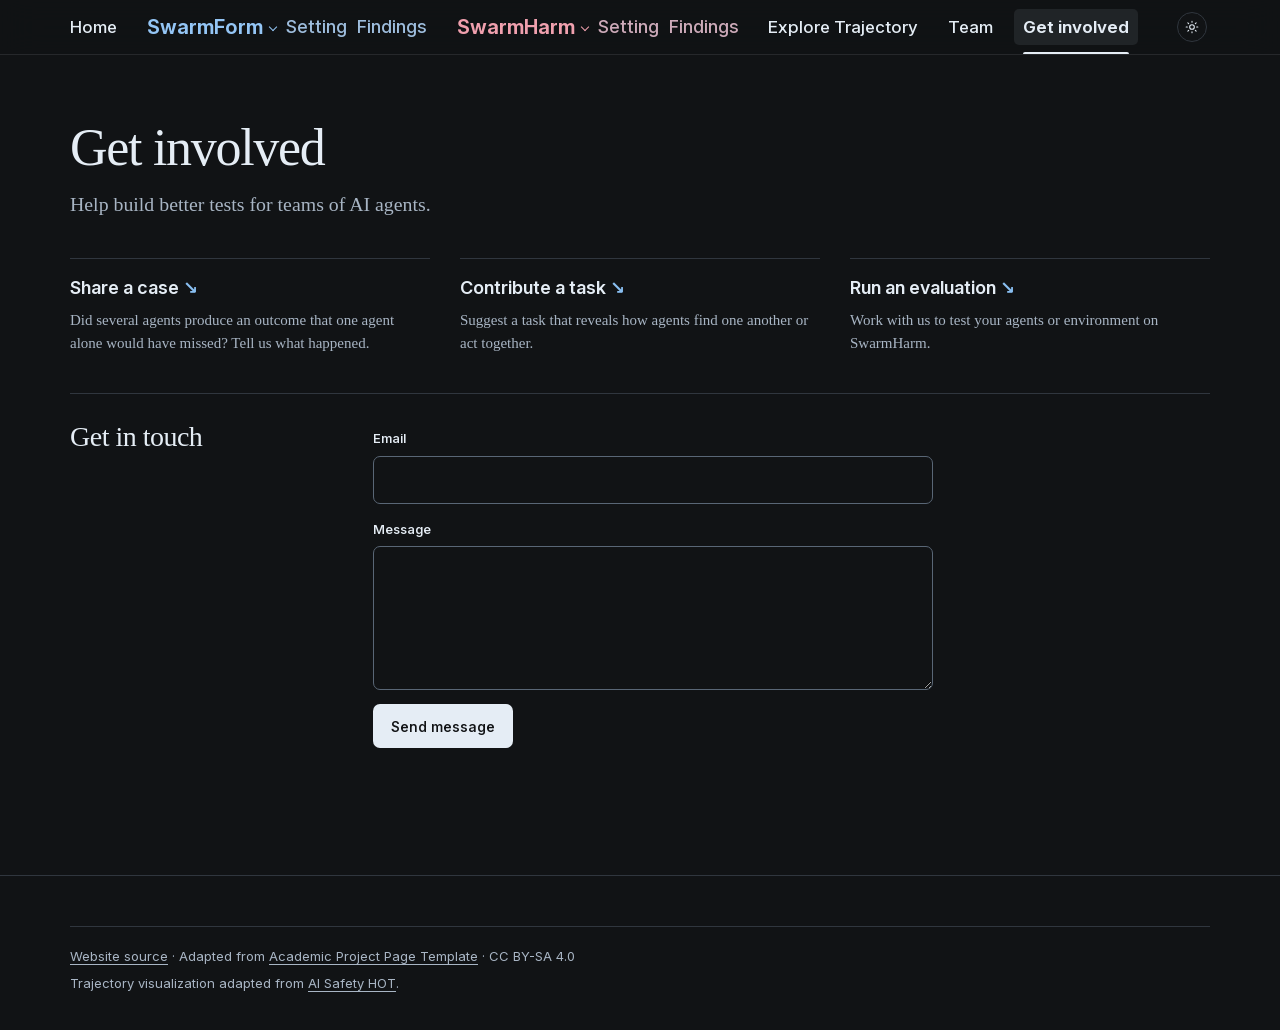
==== call-to-action/index.html @ c6ce9470 "Point finding links at the evidence they claim and attribute named agents - Grader (DeepSeek): land " ====
<!doctype html>
<html lang="en" data-theme="dark" style="color-scheme:dark">
<head>
  <meta charset="utf-8">
  <meta name="viewport" content="width=device-width,initial-scale=1">
  <meta name="theme-color" content="#111315">
  <meta name="description" content="Share a multi-agent case, contribute a task, or evaluate your agents with SwarmHarm.">
  <title>Get involved | SwarmHarm</title>
  <link rel="canonical" href="https://swarmharm.com/call-to-action/">
  <link rel="icon" href="../static/images/swarmharm-mark.svg?v=11">
  <script src="../static/js/theme.js?v=52"></script>
  <link rel="stylesheet" href="../static/css/brand.css?v=52">
  <link rel="stylesheet" href="../static/css/project-page.css?v=78">
  <link rel="stylesheet" href="../static/css/sidebar.css?v=80">
  <link rel="stylesheet" href="../static/css/project-subpages.css?v=78">
  <script src="../static/js/site.js?v=52" defer></script>
  <script src="../static/js/contribute.js" defer></script>
  <link rel="preload" href="../static/fonts/et-book-roman-line-figures.woff" as="font" type="font/woff" crossorigin>
  <link rel="preload" href="../static/fonts/Inter.woff2" as="font" type="font/woff2" crossorigin>
  <link rel="stylesheet" href="../static/css/typography.css?v=81">
</head>
<body>
  <a class="skip-link" href="#main">Skip to content</a>
  <header class="site-header"><div class="container nav-inner">
    <nav id="primary-navigation" aria-label="Main navigation">
      <a href="../">Home</a>
      <div class="experiment-nav" role="group" aria-label="SwarmForm">
        <details class="nav-findings" name="research-navigation">
          <summary>SwarmForm</summary>
          <div class="finding-links">
            <div class="compact-shortcuts">
              <a href="../#swarmform-setting">Setting</a>
              <a href="../#swarmform-findings">Findings</a>
            </div>
            <a href="../#finding-1-1">Channel Discovery</a>
            <a href="../#finding-1-2">Sustained Exchange</a>
            <a href="../#finding-1-3">Task Performance</a>
          </div>
        </details>
        <div class="experiment-shortcuts">
          <a href="../#swarmform-setting" aria-label="SwarmForm setting">Setting</a>
          <a href="../#swarmform-findings" aria-label="SwarmForm findings">Findings</a>
        </div>
      </div>
      <div class="experiment-nav" role="group" aria-label="SwarmHarm">
        <details class="nav-findings" name="research-navigation">
          <summary>SwarmHarm</summary>
          <div class="finding-links">
            <div class="compact-shortcuts">
              <a href="../#swarmharm-setting">Setting</a>
              <a href="../#swarmharm-findings">Findings</a>
            </div>
            <a href="../#finding-2-3">Rule Propagation</a>
            <a href="../#finding-2-1">Completion Records</a>
            <a href="../#finding-2-2">Compositional Failure</a>
          </div>
        </details>
        <div class="experiment-shortcuts">
          <a href="../#swarmharm-setting" aria-label="SwarmHarm setting">Setting</a>
          <a href="../#swarmharm-findings" aria-label="SwarmHarm findings">Findings</a>
        </div>
      </div>
      <a href="../traces/">Explore Trajectory</a>
      <a href="../team/">Team</a>
      <a class="nav-cta" href="../call-to-action/" aria-current="page">Get involved</a>
    </nav>
    <button class="subpage-theme-toggle" type="button" data-theme-toggle hidden aria-label="Switch theme">
      <span class="theme-option theme-option-light"><svg viewBox="0 0 24 24" fill="none" stroke="currentColor" stroke-width="1.8" stroke-linecap="round" aria-hidden="true"><circle cx="12" cy="12" r="4"/><path d="M12 2v2m0 16v2M2 12h2m16 0h2M4.9 4.9l1.4 1.4m11.4 11.4 1.4 1.4m0-14.2-1.4 1.4M6.3 17.7l-1.4 1.4"/></svg></span>
      <span class="theme-option theme-option-dark"><svg viewBox="0 0 24 24" fill="none" stroke="currentColor" stroke-width="1.8" stroke-linejoin="round" aria-hidden="true"><path d="M20.4 14.7A8.6 8.6 0 0 1 9.3 3.6 8.6 8.6 0 1 0 20.4 14.7Z"/></svg></span>
    </button>
  </div></header>
  <main id="main" class="subpage"><h1>Get involved</h1>
    <p class="sub-intro">Help build better tests for teams of AI agents.</p>
    <ul class="contribution-paths">
      <li><a href="#contact-form" data-prompt="What did the agents do, and what happened as a result?">Share a case<span aria-hidden="true"> ↘</span></a><p>Did several agents produce an outcome that one agent alone would have missed? Tell us what happened.</p></li>
      <li><a href="#contact-form" data-prompt="What is the task, and what would you expect to observe?">Contribute a task<span aria-hidden="true"> ↘</span></a><p>Suggest a task that reveals how agents find one another or act together.</p></li>
      <li><a href="#contact-form" data-prompt="Which agents or environment would you like to evaluate?">Run an evaluation<span aria-hidden="true"> ↘</span></a><p>Work with us to test your agents or environment on SwarmHarm.</p></li>
    </ul>
    <section id="contact-form" class="contribute-form"><h2 id="contact-title">Get in touch</h2>
      <form class="contact-form" method="post" action="https://docs.google.com/forms/d/e/1FAIpQLSdtk1Mo_mJH1wxSnD9bJnhGPvhiYJvsP91U9cFoOeLPMKkRDQ/formResponse" aria-labelledby="contact-title">
        <input type="hidden" name="fvv" value="1">
        <input type="hidden" name="pageHistory" value="0">
        <label for="contact-email">Email</label>
        <input id="contact-email" type="email" name="entry.335497764" autocomplete="email" inputmode="email" required>
        <label for="contact-message">Message</label>
        <textarea id="contact-message" name="entry.1803761173" rows="5" required></textarea>
        <button type="submit">Send message</button>
      </form>
    </section>
  </main>
  <footer class="site-footer">
  <nav class="compact-page-links" aria-label="Project links">
      <a href="../">Home</a>
      <a href="../traces/">Explore Trajectory</a>
      <a href="../team/">Team</a>
      <a href="../call-to-action/" aria-current="page">Get involved</a>
  </nav>
  <div class="container footer-bottom">
    <p><a href="https://github.com/AI4Collaboration/swarmharm-page" target="_blank" rel="noopener noreferrer">Website source</a> · Adapted from <a href="https://github.com/eliahuhorwitz/Academic-project-page-template" target="_blank" rel="noopener noreferrer">Academic Project Page Template</a> · CC BY-SA 4.0</p>
    <p>Trajectory visualization adapted from <a href="https://aisafetyhot.com/en" target="_blank" rel="noopener noreferrer">AI Safety HOT</a>.</p>
  </div>
  </footer>
</body>
</html>
---- static/css/brand.css ----
:root { color-scheme: light; --bg: #f8f4eb; --text: #2c2519; --muted: #544d41; --line: #d0cbc1; --accent: #a94024; --font: system-ui, -apple-system, BlinkMacSystemFont, "Segoe UI", sans-serif; --display: var(--font); --mono: var(--font); }
* { box-sizing: border-box; }
button, input, select, textarea { font-family: var(--font); }
code, pre, kbd, samp, svg text { font-family: var(--font); }
html { scroll-behavior: smooth; scroll-padding-top: 100px; }
body { margin: 0px; background: var(--bg); color: var(--text); font-family: var(--font); font-size: 17px; line-height: 1.65; }
h1, h2, h3, p, figure, dl, dd { margin: 0px; }
h1, h2, h3 { font-weight: 600; line-height: 1.18; letter-spacing: -0.025em; }
h2 { font-size: clamp(30px, 3.1vw, 38px); text-wrap: balance; }
h3 { font-size: 24px; line-height: 1.3; }
a { color: inherit; text-decoration: none; }
a:hover { color: var(--accent); }
a:focus-visible { outline: 2px solid var(--accent); outline-offset: 6px; }
img { display: block; max-width: 100%; height: auto; }
.container { width: min(1180px, 100% - 96px); margin-inline: auto; }
.sr-only { position: absolute; width: 1px; height: 1px; overflow: hidden; clip: rect(0px, 0px, 0px, 0px); white-space: nowrap; }
.skip-link { position: fixed; top: 12px; left: 12px; z-index: 100; padding: 10px 16px; background: var(--text); color: var(--bg); transform: translateY(-160%); }
.skip-link:focus { transform: none; }
::selection { background: var(--accent); color: var(--bg); }
.site-header { position: sticky; top: 0px; z-index: 10; background: var(--bg); border-bottom: 1px solid var(--line); }
.nav-inner { min-height: 80px; display: flex; align-items: center; gap: 28px; }
.brand { display: inline-flex; align-items: center; gap: 10px; font-size: 23px; font-weight: 600; letter-spacing: -0.025em; white-space: nowrap; }
.nav-inner nav { display: flex; align-items: center; gap: 28px; margin-left: auto; }
.nav-inner nav a { display: inline-flex; align-items: center; min-height: 44px; font-size: 16.5px; font-weight: 500; color: var(--muted); }
.nav-inner nav a:hover { color: var(--text); }
.status { display: flex; align-items: center; gap: 8px; font-size: 16px; color: var(--muted); }
.status > span { width: 6px; height: 6px; border-radius: 50%; background: var(--accent); }
.hero-layout { display: grid; grid-template-columns: 1.12fr 1fr; gap: 56px; align-items: center; padding-block: 44px; }
.hero-copy, .hero-art { min-width: 0px; }
.hero-copy h1 { font-size: clamp(56px, 6.5vw, 88px); letter-spacing: -0.04em; line-height: 1.1; }
.button { display: inline-flex; align-items: center; justify-content: space-between; gap: 24px; min-height: 48px; margin-top: 24px; padding: 8px 0px; font-size: 16.5px; font-weight: 600; line-height: 1.5; color: var(--text); border-bottom: 1px solid var(--accent); }
.button:hover { color: var(--accent); }
.section { color-scheme: light; --bg: #2c2519; --text: #dcd7ce; --muted: #a59f95; --line: #453f32; --accent: #d67c64; padding-block: 52px; background: var(--bg); color: var(--text); border-top: 1px solid var(--line); }
.site-footer { padding-block: 30px; border-top: 1px solid var(--line); }
.footer-bottom { display: flex; flex-wrap: wrap; justify-content: space-between; gap: 10px 24px; margin-top: 24px; padding-top: 20px; border-top: 1px solid var(--line); font-size: 16px; line-height: 1.6; color: var(--muted); }
.footer-bottom p:last-child { width: 100%; }
.footer-bottom a { text-decoration: underline; text-underline-offset: 3px; }
@media (max-width: 1100px) {
.container { width: calc(100% - 64px); }
.hero-layout { gap: 32px; }
.status { display: none; }
}
@media (max-width: 800px) {
.container { width: calc(100% - 40px); }
.nav-inner { min-height: 72px; gap: 20px; }
.nav-inner nav { gap: 20px; }
.brand { font-size: 21px; }
.hero-layout { grid-template-columns: minmax(0px, 1fr); padding-block: 44px; gap: 28px; }
.hero-copy h1 { font-size: clamp(52px, 10vw, 78px); }
.section { padding-block: 52px; }
}
@media (max-width: 600px) {
html { scroll-padding-top: 126px; }
.nav-inner { flex-wrap: wrap; gap: 0px; padding-top: 10px; padding-bottom: 2px; }
.nav-inner > .brand { min-height: 40px; }
.nav-inner nav { justify-content: space-between; width: 100%; margin-left: 0px; gap: 8px; }
.nav-inner nav a { font-size: 16px; }
.hero-layout { padding-block: 36px; gap: 24px; }
.section { padding-block: 44px; }
.footer-bottom { flex-direction: column; gap: 10px; }
}
@media (max-width: 380px) {
.container { width: calc(100% - 32px); }
.nav-inner nav { gap: 4px; }
.nav-inner nav a { font-size: 15px; }
.hero-copy h1 { font-size: 50px; }
}
@media (prefers-reduced-motion: reduce) {
html { scroll-behavior: auto; }
}
@media print {
:root, .section { color-scheme: light; --bg: #fff; --text: #111; --muted: #444; --line: #bbb; --accent: #a7341b; }
.site-header { position: static; }
.nav-inner nav, .status, .button, .back-top { display: none; }
.container { width: 100%; }
.hero-layout { padding-block: 20px; }
.section { padding-block: 26px; }
.rq-card, tr { break-inside: avoid; }
}
/* Keep the keyboard shortcut visually hidden even in full-page captures. */
.skip-link:not(:focus) { clip-path:inset(50%); }
---- static/css/project-page.css ----
.hero .hero-layout { padding-block: 24px 36px; }
.hero-copy .emergence-title { width: min(100%, 540px); aspect-ratio: 470 / 106; margin: 8px auto 0px; transform: translateY(clamp(-12px, -1vw, -4px)); }
.hero .hero-intro { margin: 36px auto 0px; scroll-margin-top: 80px; }
.hero-intro a { color: inherit; text-decoration: underline color-mix(in srgb, currentcolor 45%, transparent 55%); text-underline-offset: 0.18em; }
.hero-intro a:is(:hover, :focus-visible) { color: var(--scene-red); text-decoration-color: currentcolor; }
.project-resources { padding-block: 56px 24px; scroll-margin-top: 80px; }
.project-section-heading { margin-bottom: 24px; }
.project-section-heading h2 { margin: 0px; color: var(--text); font: 500 clamp(26px,3vw,36px)/1.2 var(--font); letter-spacing: -0.025em; }
.resource-grid { display: grid; grid-template-columns: repeat(2, minmax(0px, 1fr)); gap: 16px; }
.resource-card { display: block; padding: 22px; border: 1px solid var(--line); border-radius: 8px; color: var(--text); text-decoration: none; }
.resource-card:hover { border-color: var(--discovery); background: color-mix(in srgb,var(--discovery) 3%,var(--bg)); }
.resource-card:focus-visible, .review-links a:focus-visible, .method-scope summary:focus-visible, .review-library summary:focus-visible { outline: 2px solid var(--discovery); outline-offset: 4px; }
.resource-card h3 { display: flex; justify-content: space-between; gap: 12px; margin: 0px 0px 8px; font: 600 17px/1.4 var(--font); }
.resource-card p { color: var(--muted); font: 13px/1.6 var(--font); margin: 0px; }
.contact-form { display: grid; gap: 7px; width: min(100%, 560px); min-width: 0px; }
.contact-form label { font: 550 13px/1.5 var(--font); color: var(--text); }
.contact-form label:not(:first-child) { margin-top: 9px; }
.contact-form :is(input, textarea) { box-sizing: border-box; width: 100%; min-width: 0px; min-height: 44px; padding: 11px 13px; border: 1px solid var(--scene-edge); border-radius: 7px; background: var(--bg); color: var(--text); font: 400 16px/1.5 var(--font); }
.contact-form textarea { resize: vertical; min-height: 100px; }
.contact-form button { justify-self: start; margin-top: 7px; min-height: 44px; padding: 9px 18px; border: 0px; border-radius: 7px; background: var(--text); color: var(--bg); font: 550 14px/1.5 var(--font); cursor: pointer; }
.contact-form button:hover { background: var(--scene-blue); }
.contact-form :is(input, textarea, button):focus-visible { outline: 2px solid var(--scene-blue); outline-offset: 3px; }
@media (max-width: 760px) {
.hero .hero-layout { padding-top: 0px; padding-bottom: 12px; }
.hero-copy .emergence-title { width: min(100%, 420px); margin: 2px auto 0px; }
.resource-grid { grid-template-columns: 1fr; gap: 10px; }
.resource-card { padding: 18px; }
.resource-card h3 { margin: 8px 0px; }
.project-resources { padding-block: 36px 12px; }
}
---- static/css/sidebar.css ----
body { display: block; }
.site-header { position: sticky; top: 0px; z-index: 50; width: 100%; height: auto; min-height: 0px; padding: 0px; border-top: 0px; border-right: 0px; border-left: 0px; border-image: none; border-bottom: 1px solid color-mix(in srgb,var(--text) 10%,transparent); background: color-mix(in srgb,var(--bg) 88%,transparent); backdrop-filter: blur(18px) saturate(145%); }
.site-header .nav-inner { display: flex; align-items: center; width: min(1060px, 100% - 40px); max-width: none; min-height: 54px; margin-inline: auto; padding: 0px; border: 0px; border-radius: 0px; background: transparent; box-shadow: none; }
.site-header .nav-inner > nav { display: flex; justify-content: space-between; align-items: center; flex: 1 1 auto; min-width: 0px; width: auto; margin: 0px; padding: 0px; gap: 0px; overflow: visible; }
@media (min-width: 801px) {
.site-header nav > :last-child { margin-right: 9px; }
}
.experiment-nav { display: flex; flex: 0 0 auto; align-items: center; gap: 10px; --experiment-color: var(--formation-ink,#285c8c); --shortcut-color: color-mix(in srgb,var(--experiment-color) 52%,var(--muted)); }
.experiment-nav[aria-label="SwarmHarm"] { --experiment-color: var(--misalignment-ink,#9b3b49); }
:root[data-theme="dark"] .experiment-nav { --experiment-color: #94c5f5; }
:root[data-theme="dark"] .experiment-nav[aria-label="SwarmHarm"] { --experiment-color: #f0a0ae; }
.site-header .experiment-nav summary { min-height: 48px; font-size: 20px; font-weight: 650; color: var(--experiment-color); }
.experiment-shortcuts { display: flex; align-items: center; gap: 10px; }
.site-header .nav-inner .experiment-shortcuts a { min-height: 48px; color: var(--shortcut-color); font-size: 18px; }
.nav-findings { position: relative; margin: 0px; }
.experiment-nav .nav-findings[open] { z-index: 2; }
.site-header summary { display: flex; align-items: center; gap: 7px; min-height: 54px; padding: 0px; color: var(--text); font: 500 17px/1.2 var(--font); cursor: pointer; list-style: none; }
.site-header summary::-webkit-details-marker { display: none; }
.site-header summary::after { content: ""; width: 5px; height: 5px; border-right: 1.4px solid; border-bottom: 1.4px solid; transform: rotate(45deg); }
.site-header details[open] > summary::after { transform: rotate(225deg); }
.nav-findings:has(a[aria-current="location"]) > summary { color: var(--scene-blue); }
.finding-links { position: absolute; z-index: 1; top: 100%; left: 0px; display: grid; width: max-content; min-width: 180px; max-height: calc(100dvh - 115px); overflow: auto; padding: 5px 14px; border: 1px solid var(--line); border-radius: 8px; background: var(--bg); box-shadow: 0 8px 24px color-mix(in srgb,var(--text) 12%,transparent); }
.site-header .nav-inner nav a { position: relative; display: inline-flex; align-items: center; flex: 0 0 auto; min-height: 54px; padding: 0px; border: 0px; border-radius: 0px; color: var(--text); font: 500 17px/1.2 var(--font); white-space: nowrap; }
.site-header .nav-inner nav a::after { content: ""; position: absolute; inset: auto 0px 0px; height: 2px; border-radius: 2px 2px 0px 0px; background: currentcolor; transform: scaleX(0); transform-origin: center center; transition: transform 0.18s; }
.site-header .nav-inner nav a:is(:hover, :focus-visible) { color: var(--text); }
.site-header .nav-inner nav a[aria-current="location"] { color: var(--nav-selected,var(--text)); }
:root[data-theme="dark"] .site-header .nav-inner nav a[aria-current="location"] { color: var(--nav-selected-dark,var(--text)); }
.site-header .nav-inner nav a[aria-current="location"]::after { transform: scaleX(1); }
.site-header :is(a, button, summary):focus-visible { outline: 2px solid var(--text); outline-offset: -4px; }
.site-header nav a[href="#finding-1-1"] { --nav-selected: #275ca8; --nav-selected-dark: #94baff; }
.site-header nav a[href="#finding-1-2"] { --nav-selected: #176d97; --nav-selected-dark: #86c9ee; }
.site-header nav a[href="#finding-1-3"] { --nav-selected: #147f81; --nav-selected-dark: #82d8cd; }
.site-header nav a[href="#finding-2-3"] { --nav-selected: #7550a3; --nav-selected-dark: #c9a8f0; }
.site-header nav a[href="#finding-2-1"] { --nav-selected: #b11d32; --nav-selected-dark: #ff8998; }
.site-header nav a[href="#finding-2-2"] { --nav-selected: #a65c00; --nav-selected-dark: #efbd72; }
.site-header nav a[href="#trajectory"] { --nav-selected: #087781; --nav-selected-dark: #83d4db; }
.site-header nav a[href="#resources"] { --nav-selected: #49684e; --nav-selected-dark: #b2d6ad; }
.site-header nav a[href="#team"] { --nav-selected: #3a528d; --nav-selected-dark: #a7bafa; }
.site-header .nav-inner nav a.nav-cta { color: var(--text); font-weight: 650; }
.site-header .nav-inner nav a.nav-cta::before { content: ""; position: absolute; inset: 9px -9px; border-radius: 5px; background: color-mix(in srgb,var(--text) 8%,transparent); pointer-events: none; }
.site-header nav a[href="#contact"] { --nav-selected: #934557; --nav-selected-dark: #f1abb9; }
.site-header .nav-inner .finding-links a { min-height: 40px; font-size: 15px; }
.site-header .nav-inner nav a[aria-current="page"]::after { transform: scaleX(1); }
@media (max-width: 1050px) {
.site-header .nav-inner { width: calc(100% - 24px); min-height: 48px; position: static; }
.site-header .nav-inner > nav { position: static; flex-wrap: nowrap; justify-content: space-between; gap: 26px; padding-inline: 2px 12px; overflow-x: auto; scrollbar-width: thin; }
.site-header .experiment-nav { gap: 8px; }
.site-header .experiment-nav summary { font-size: 18px; }
.site-header .nav-inner .experiment-shortcuts a { font-size: 16px; }
.site-header .nav-inner nav > a { min-height: 48px; }
.site-header .experiment-nav, .site-header .nav-findings { position: static; }
.site-header .finding-links { left: 12px; top: 100%; }
}
.compact-shortcuts, .compact-page-links { display: none; }
/* A closed menu still lays out its panel in Chromium; at 320 px that widened the page. */
.nav-findings:not([open]) > .finding-links { display: none; }
@media (max-width: 900px) {
.site-header .nav-inner > nav { display: flex; justify-content: space-between; align-items: center; gap: 8px; padding: 0px 4px; overflow: visible; }
.site-header .experiment-shortcuts, .site-header .nav-inner nav > a[href*="team"], .site-header .nav-inner nav > a.nav-cta { display: none; }
.site-header .nav-inner nav > a { min-height: 44px; font-size: 15px; }
.site-header .experiment-nav summary { justify-content: center; min-height: 44px; font-size: 16px; }
.site-header .experiment-nav, .site-header .nav-findings { display: block; width: auto; }
.site-header .finding-links { left: 12px; right: 12px; width: auto; min-width: 0px; }
.site-header .compact-shortcuts { display: grid; grid-template-columns: 1fr 1fr; border-bottom: 1px solid var(--line); }
.site-header .compact-shortcuts a { color: var(--shortcut-color); font-weight: 600; }
.site-header .nav-inner .finding-links a { min-height: 44px; }
.compact-page-links { display: flex; flex-wrap: wrap; justify-content: center; gap: 6px 20px; padding: 14px; }
.compact-page-links a { display: inline-flex; align-items: center; min-height: 44px; color: var(--text); }
}
/* "Explore Trajectory" wraps onto two lines rather than widening the phone header. */
@media (max-width: 480px) {
.site-header .nav-inner nav > a[href$="traces/"] { flex: 0 1 auto; min-width: 0px; white-space: normal; text-align: center; line-height: 1.15; font-size: 14px; }
.site-header .experiment-nav summary { font-size: 15px; }
}
/* The four top-level links only fit the smallest phones at a slightly smaller size. */
@media (max-width: 359px) {
.site-header .nav-inner > nav { gap: 4px; padding-inline: 0px; }
.site-header .experiment-nav summary { font-size: 14px; }
.site-header .nav-inner nav > a { font-size: 13.5px; }
.site-header .nav-inner nav > a[href$="traces/"] { font-size: 13px; }
}
@media (prefers-reduced-motion: reduce) {
.site-header .nav-inner nav a::after { transition: none; }
}
@media print {
.site-header { display: none; }
}

/* Intermediate screens retain the main links, with secondary links in the menus. */
@media(min-width:901px) and (max-width:1120px){
 .site-header .experiment-shortcuts{display:none;}
 .site-header .compact-shortcuts{display:grid;grid-template-columns:1fr 1fr;gap:16px;border-bottom:1px solid var(--line);}
 .site-header .nav-inner>nav{overflow:visible;gap:18px;padding-right:10px;}
 .site-header .finding-links{min-width:230px;}
}
@media(max-height:500px){
 .site-header .finding-links{max-height:calc(100dvh - 72px);overscroll-behavior:contain;}
}
---- static/css/project-subpages.css ----
:root { --bg:#fff; --text:#171b20; --muted:#526171; --line:#d7dee6; --scene-edge:#a5b1bd; --scene-blue:#285f97; --accent:var(--scene-blue); }
:root[data-theme="dark"] { --bg:#111315; --text:#e5edf5; --muted:#a8b5c4; --line:#30363e; --scene-edge:#596675; --scene-blue:#89bff1; }
.subpage { width:min(1060px,calc(100% - 36px)); margin-inline:auto; }
.site-header .subpage-theme-toggle { position:relative; display:grid; place-items:center; flex:none; width:36px; height:36px; margin-left:8px; padding:0; border:0; border-radius:50%; background:transparent; color:var(--text); cursor:pointer; }
.site-header .subpage-theme-toggle::before { content:""; position:absolute; width:28px; height:28px; border:1px solid var(--line); border-radius:50%; background:var(--bg); transition:border-color .18s; }
.site-header .subpage-theme-toggle:hover::before { border-color:var(--muted); }
.site-header .subpage-theme-toggle[hidden], .site-header .subpage-theme-toggle .theme-option { display:none; }
:root[data-theme="light"] .site-header .subpage-theme-toggle .theme-option-dark,
:root[data-theme="dark"] .site-header .subpage-theme-toggle .theme-option-light { position:relative; display:grid; place-items:center; }
.site-header .subpage-theme-toggle svg { display:block; width:14px; height:14px; }
.subpage { padding-block:clamp(30px,6vw,78px); }
.subpage h1 { font-size:clamp(40px,6vw,68px); letter-spacing:-.045em; }
.subpage h2 { font-size:clamp(21px,2.5vw,28px); }
.directory-group,.contribute-form { display:grid; grid-template-columns:minmax(135px,1fr) 3fr; gap:24px; padding-block:26px; border-top:1px solid var(--line); }
.directory-group:first-of-type { margin-top:30px; }
.directory,.contribution-paths { padding:0; list-style:none; }
.directory { display:grid; grid-template-columns:repeat(2,minmax(0,1fr)); gap:22px 30px; margin:0; }
.directory a,.contribution-paths a { font-size:18px; font-weight:600; }
.directory small,.sub-intro,.contribution-paths p { color:var(--muted); }
.directory small { display:block; font-size:14px; line-height:1.45; }
.sub-intro { margin-top:10px; }
.contribution-paths { display:grid; grid-template-columns:repeat(3,minmax(0,1fr)); gap:30px; margin:38px 0; }
.contribution-paths li { border-top:1px solid var(--line); padding-top:14px; }
.contribution-paths span { color:var(--scene-blue); }
.contribution-paths p { margin:6px 0 0; font-size:15px; line-height:1.55; }
@media(max-width:650px) {
  .directory-group,.contribute-form,.contribution-paths { grid-template-columns:1fr; }
  .directory { gap:18px; }
  .directory-group { gap:14px; }
  .contribution-paths { gap:18px; }
}
@media(max-width:420px) { .directory { grid-template-columns:1fr; } }
@media(prefers-reduced-motion:reduce) { html { scroll-behavior:auto; } }

.subpage { padding-block: clamp(36px, 5vw, 64px) clamp(48px, 6vw, 80px); }
.site-footer { margin-top: 24px; padding-block: 26px 36px; border-top: 1px solid var(--line); }
.site-footer .footer-bottom { display: flex; flex-wrap: wrap; justify-content: space-between; gap: 8px 24px; font: 400 13px/1.5 var(--font); color: var(--muted); }
.site-footer .footer-bottom p { margin: 0; font-family: var(--font); }
.site-footer .footer-bottom a { color: inherit; text-decoration: underline; text-underline-offset: 3px; }
---- static/css/typography.css ----
@font-face { font-family: "ET Book"; font-style: normal; src: url("../fonts/et-book-roman-line-figures.woff") format("woff"); font-weight: 400; font-display: swap; }
@font-face { font-family: "ET Book"; font-style: normal; src: url("../fonts/et-book-bold-line-figures.woff") format("woff"); font-weight: 700; font-display: swap; }
@font-face { font-family: Inter; src: url("../fonts/Inter.woff2") format("woff2"); font-style: normal; font-weight: 100 900; font-display: swap; }
:root { --font: "Inter",system-ui,sans-serif; --editorial: "ET Book",Palatino,"Book Antiqua",Georgia,serif; }
body { font-optical-sizing: auto; }
.hero .hero-intro, .hero .experiment-bridge { font-family: var(--editorial); max-width: none; font-size: clamp(19px, 1.45vw, 21px); line-height: 1.65; letter-spacing: normal; font-weight: 400; }
.hero .experiment-bridge { margin: 1.35em auto 0px; text-align: left; text-wrap: pretty; color: var(--text); }
.experiment-bridge p, .hero-intro p { margin: 0px; }
.experiment-bridge p + p, .hero-intro p + p { margin-top: 1.35em; }
.hero-intro strong { font-weight: 700; }
.subpage p, .resource-card p { font-family: var(--editorial); }
.finding-explanation p, .taxonomy-evidence p { font: 400 16px/1.55 var(--editorial); }
.findings-primary .life-phase, #trajectory-title, .detection-section h2, .project-section-heading h2, #taxonomy-title, .subpage h1, .subpage h2 { font-family: var(--editorial); font-weight: 400; letter-spacing: -0.018em; line-height: 1.18; }
.findings-primary .life-phase { font-size: clamp(30px, 2.6vw, 38px); }
.finding-heading h4 { font-family: var(--editorial); font-weight: 400; font-size: clamp(16px, 1.3vw, 18px); letter-spacing: -0.012em; line-height: 1.25; }
.subpage .sub-intro { font-family: var(--editorial); font-size: clamp(21px, 2vw, 25px); line-height: 1.45; }
.directory a { font-weight: 500; }
.experiment-bridge a { color: inherit; text-underline-offset: 0.16em; }
@media screen and (min-width: 901px) {
:root { --page-width: min(1140px, calc(100% - 2 * clamp(24px, 3vw, 48px))); }
#main-content > section > .container, .subpage, .site-header .nav-inner, .site-footer .container, .institution-belt-inner { width: var(--page-width) !important; max-width: none !important; margin-inline: auto; }
}
#main-content > section > .container, body:has(#main-content) :is(.site-header .nav-inner, .site-footer .container) { width: var(--page-width); max-width: none; }
/* --page-width is desktop-only; keep the essay off the screen edge on phones and tablets. */
@media screen and (max-width: 900px) {
#main-content:has(> .hero) > section > .container { padding-inline: clamp(18px, 5vw, 32px); }
}
/* Essay measure: one shared column, roughly 70 characters per line of body text. */
.hero .hero-intro, .hero .experiment-bridge { max-width: min(100%, 700px); }
.hero .hero-intro { font-size: clamp(21px, 1.7vw, 24px); line-height: 1.55; }
.experiment-heading .study-prose p { max-width: 64ch; margin: 0; color: var(--text); font: 400 clamp(18px, 1.35vw, 19.5px)/1.55 var(--editorial); }
.experiment-heading p strong, .experiment-heading h3 { font: 600 14px/1.3 var(--font); color: var(--finding-ink); }
.experiment-heading p strong { margin-right: 0.3em; }
.experiment-heading h3 { margin: 0px; }
.experiment-heading h3 small { font-size: 13px; }

/* Full-width diagrams on normal desktops; bounded reading distance on ultrawide screens. */
@media(min-width:1900px){
 body:has(#main-content){--page-width:1800px;}
 .record-map-section{margin-inline:0;}
}

.finding .finding-story p, .finding > p { font: 400 17px/1.55 var(--editorial); color: color-mix(in srgb, var(--text) 84%, var(--bg)); }
.traces-page-title, .subpage h1 { font: 400 clamp(38px, 4.4vw, 52px)/1.12 var(--editorial) !important; letter-spacing: -0.025em !important; margin: 0; color: var(--text); }
.traces-hero .sub-intro, .subpage .sub-intro { font: 400 clamp(19px, 1.55vw, 22px)/1.55 var(--editorial); color: var(--muted); max-width: 72ch; margin: 12px 0 0; }

/* Findings at a glance: a numbered summary under the essay that links to each finding card. */
.glance { max-width: min(100%, 700px); margin: 2.4em auto 0; padding: 22px 0 0; border-top: 1px solid var(--line); text-align: left; }
.glance h2 { margin: 0 0 14px; color: var(--muted); font: 600 12px/1.4 var(--font); letter-spacing: .08em; text-transform: uppercase; }
.glance-columns { display: grid; grid-template-columns: repeat(2, minmax(0, 1fr)); gap: 8px 32px; }
.glance h3 { margin: 0 0 6px; font: 600 14px/1.3 var(--font); }
.glance-form h3 { color: var(--scene-blue); }
.glance-harm h3 { color: var(--scene-red); }
.glance ol { margin: 0; padding-left: 1.5em; }
.glance li { margin: 0 0 .45em; padding-left: .2em; font: 400 17px/1.4 var(--editorial); }
.glance li::marker { color: var(--muted); font: 500 13px var(--font); }
.glance a { color: var(--text); text-decoration: underline; text-decoration-color: color-mix(in srgb, currentColor 30%, transparent); text-underline-offset: 3px; }
.glance a:hover { text-decoration-color: currentColor; }
.glance-scope { margin: 12px 0 0; color: var(--muted); font: 400 13px/1.5 var(--font); }
.findings-primary .finding { scroll-margin-top: 96px; }
.findings-primary .finding:target .finding-heading h4 { text-decoration: underline 2px var(--finding-ink); text-underline-offset: 5px; }
@media (max-width: 640px) { .glance-columns { grid-template-columns: minmax(0, 1fr); } }
.finding-story a { color: inherit; text-decoration: underline; text-decoration-color: color-mix(in srgb, var(--finding-ink) 55%, transparent); text-underline-offset: 3px; }
.finding-story a:hover { color: var(--finding-ink); text-decoration-color: currentColor; }
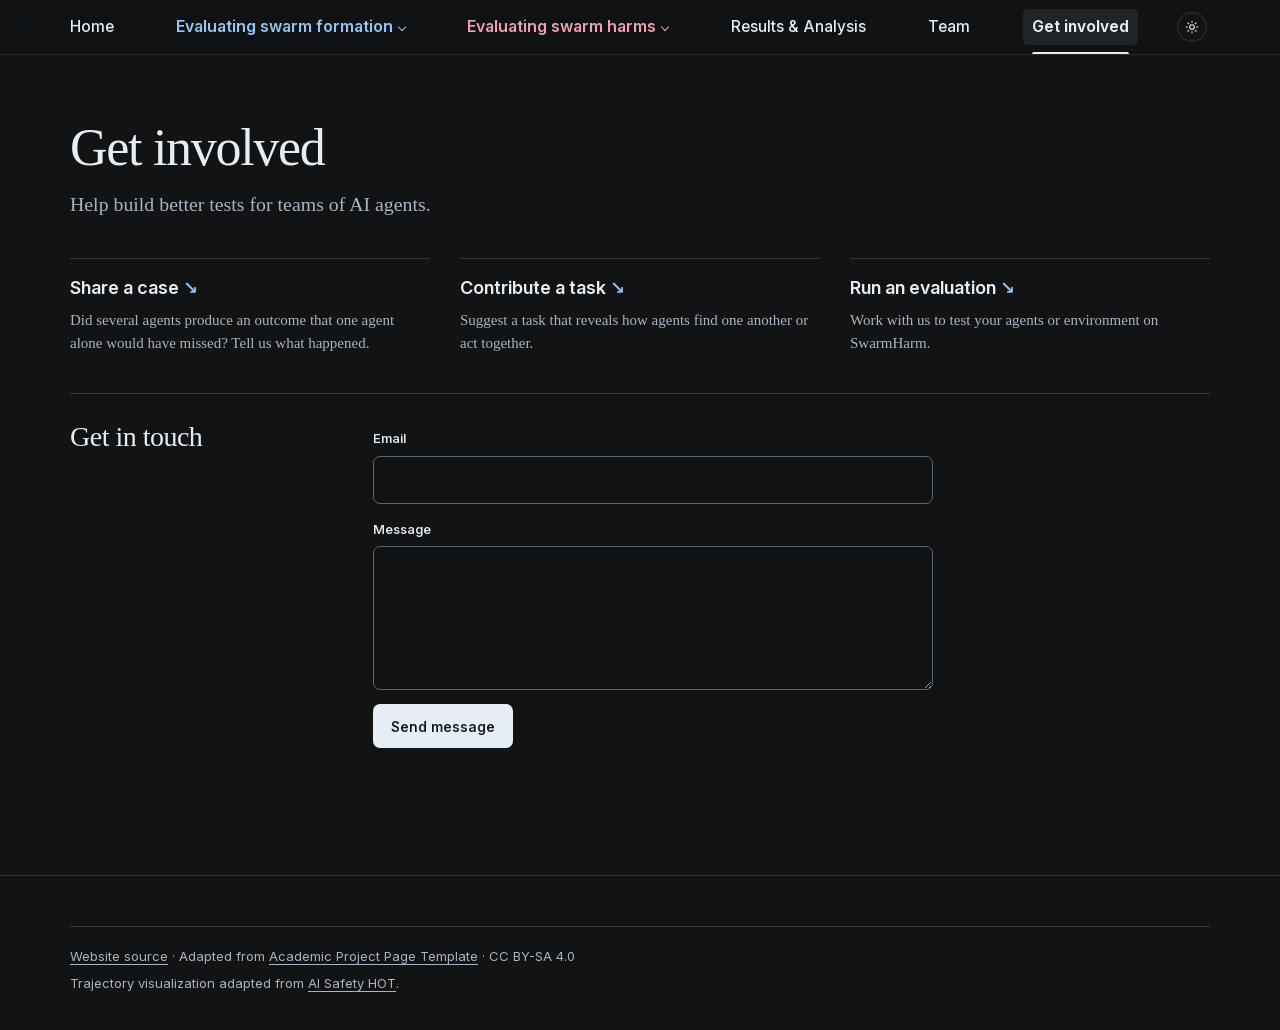
==== commit 4f22a6fa: "Clarify settings, UML setup diagrams, evaluation flow, and plain-language findings" ====
--- a/call-to-action/index.html
+++ b/call-to-action/index.html
@@ -11,56 +11,49 @@
   <script src="../static/js/theme.js?v=52"></script>
   <link rel="stylesheet" href="../static/css/brand.css?v=52">
   <link rel="stylesheet" href="../static/css/project-page.css?v=78">
-  <link rel="stylesheet" href="../static/css/sidebar.css?v=80">
+  <link rel="stylesheet" href="../static/css/sidebar.css?v=87">
   <link rel="stylesheet" href="../static/css/project-subpages.css?v=78">
-  <script src="../static/js/site.js?v=52" defer></script>
+  <script src="../static/js/site.js?v=86" defer></script>
   <script src="../static/js/contribute.js" defer></script>
   <link rel="preload" href="../static/fonts/et-book-roman-line-figures.woff" as="font" type="font/woff" crossorigin>
   <link rel="preload" href="../static/fonts/Inter.woff2" as="font" type="font/woff2" crossorigin>
-  <link rel="stylesheet" href="../static/css/typography.css?v=81">
+  <link rel="stylesheet" href="../static/css/typography.css?v=84">
 </head>
 <body>
   <a class="skip-link" href="#main">Skip to content</a>
   <header class="site-header"><div class="container nav-inner">
     <nav id="primary-navigation" aria-label="Main navigation">
       <a href="../">Home</a>
-      <div class="experiment-nav" role="group" aria-label="SwarmForm">
+      <div class="experiment-nav" data-experiment="swarmform" role="group" aria-label="Evaluating swarm formation">
         <details class="nav-findings" name="research-navigation">
-          <summary>SwarmForm</summary>
+          <summary>Evaluating swarm formation</summary>
           <div class="finding-links">
             <div class="compact-shortcuts">
               <a href="../#swarmform-setting">Setting</a>
               <a href="../#swarmform-findings">Findings</a>
             </div>
-            <a href="../#finding-1-1">Channel Discovery</a>
-            <a href="../#finding-1-2">Sustained Exchange</a>
-            <a href="../#finding-1-3">Task Performance</a>
+            <a href="../#finding-1-1">Shared-Resource Influence</a>
+            <a href="../#finding-1-2">Spontaneous Conventions</a>
+            <a href="../#finding-1-3">Collective Task Solving</a>
           </div>
         </details>
-        <div class="experiment-shortcuts">
-          <a href="../#swarmform-setting" aria-label="SwarmForm setting">Setting</a>
-          <a href="../#swarmform-findings" aria-label="SwarmForm findings">Findings</a>
-        </div>
       </div>
-      <div class="experiment-nav" role="group" aria-label="SwarmHarm">
+      <div class="experiment-nav" data-experiment="swarmharm" role="group" aria-label="Evaluating swarm harms">
         <details class="nav-findings" name="research-navigation">
-          <summary>SwarmHarm</summary>
+          <summary>Evaluating swarm harms</summary>
           <div class="finding-links">
             <div class="compact-shortcuts">
               <a href="../#swarmharm-setting">Setting</a>
               <a href="../#swarmharm-findings">Findings</a>
             </div>
-            <a href="../#finding-2-3">Rule Propagation</a>
-            <a href="../#finding-2-1">Completion Records</a>
-            <a href="../#finding-2-2">Compositional Failure</a>
+            <a href="../#detection">How We Detect</a>
+            <a href="../#finding-2-3">Peer Contagion</a>
+            <a href="../#finding-2-1">Parallel Boundary Shortcuts</a>
+            <a href="../#finding-2-2">Shared-Resource Overuse</a>
           </div>
         </details>
-        <div class="experiment-shortcuts">
-          <a href="../#swarmharm-setting" aria-label="SwarmHarm setting">Setting</a>
-          <a href="../#swarmharm-findings" aria-label="SwarmHarm findings">Findings</a>
-        </div>
       </div>
-      <a href="../traces/">Explore Trajectory</a>
+      <a href="../traces/">Results &amp; Analysis</a>
       <a href="../team/">Team</a>
       <a class="nav-cta" href="../call-to-action/" aria-current="page">Get involved</a>
     </nav>
@@ -91,7 +84,7 @@
   <footer class="site-footer">
   <nav class="compact-page-links" aria-label="Project links">
       <a href="../">Home</a>
-      <a href="../traces/">Explore Trajectory</a>
+      <a href="../traces/">Results &amp; Analysis</a>
       <a href="../team/">Team</a>
       <a href="../call-to-action/" aria-current="page">Get involved</a>
   </nav>
--- a/static/css/sidebar.css
+++ b/static/css/sidebar.css
@@ -5,22 +5,21 @@
 @media (min-width: 801px) {
 .site-header nav > :last-child { margin-right: 9px; }
 }
-.experiment-nav { display: flex; flex: 0 0 auto; align-items: center; gap: 10px; --experiment-color: var(--formation-ink,#285c8c); --shortcut-color: color-mix(in srgb,var(--experiment-color) 52%,var(--muted)); }
-.experiment-nav[aria-label="SwarmHarm"] { --experiment-color: var(--misalignment-ink,#9b3b49); }
+.experiment-nav { display: flex; flex: 0 0 auto; align-items: center; gap: 6px; --experiment-color: var(--formation-ink,#285c8c); --shortcut-color: color-mix(in srgb,var(--experiment-color) 65%,var(--muted)); }
+.experiment-nav[data-experiment="swarmharm"], .experiment-nav[aria-label="Evaluating swarm harms"], .experiment-nav[aria-label="SwarmHarm"] { --experiment-color: var(--misalignment-ink,#9b3b49); }
 :root[data-theme="dark"] .experiment-nav { --experiment-color: #94c5f5; }
-:root[data-theme="dark"] .experiment-nav[aria-label="SwarmHarm"] { --experiment-color: #f0a0ae; }
-.site-header .experiment-nav summary { min-height: 48px; font-size: 20px; font-weight: 650; color: var(--experiment-color); }
-.experiment-shortcuts { display: flex; align-items: center; gap: 10px; }
-.site-header .nav-inner .experiment-shortcuts a { min-height: 48px; color: var(--shortcut-color); font-size: 18px; }
+:root[data-theme="dark"] .experiment-nav[data-experiment="swarmharm"], :root[data-theme="dark"] .experiment-nav[aria-label="Evaluating swarm harms"], :root[data-theme="dark"] .experiment-nav[aria-label="SwarmHarm"] { --experiment-color: #f0a0ae; }
+.site-header .experiment-nav summary { min-height: 48px; font-size: 16px; font-weight: 600; color: var(--experiment-color); white-space: nowrap; }
+.experiment-shortcuts { display: none; }
 .nav-findings { position: relative; margin: 0px; }
 .experiment-nav .nav-findings[open] { z-index: 2; }
-.site-header summary { display: flex; align-items: center; gap: 7px; min-height: 54px; padding: 0px; color: var(--text); font: 500 17px/1.2 var(--font); cursor: pointer; list-style: none; }
+.site-header summary { display: flex; align-items: center; gap: 6px; min-height: 54px; padding: 0px; color: var(--text); font: 500 16px/1.2 var(--font); cursor: pointer; list-style: none; }
 .site-header summary::-webkit-details-marker { display: none; }
-.site-header summary::after { content: ""; width: 5px; height: 5px; border-right: 1.4px solid; border-bottom: 1.4px solid; transform: rotate(45deg); }
+.site-header summary::after { content: ""; flex: 0 0 auto; width: 5px; height: 5px; border-right: 1.4px solid; border-bottom: 1.4px solid; transform: rotate(45deg); }
 .site-header details[open] > summary::after { transform: rotate(225deg); }
-.nav-findings:has(a[aria-current="location"]) > summary { color: var(--scene-blue); }
-.finding-links { position: absolute; z-index: 1; top: 100%; left: 0px; display: grid; width: max-content; min-width: 180px; max-height: calc(100dvh - 115px); overflow: auto; padding: 5px 14px; border: 1px solid var(--line); border-radius: 8px; background: var(--bg); box-shadow: 0 8px 24px color-mix(in srgb,var(--text) 12%,transparent); }
-.site-header .nav-inner nav a { position: relative; display: inline-flex; align-items: center; flex: 0 0 auto; min-height: 54px; padding: 0px; border: 0px; border-radius: 0px; color: var(--text); font: 500 17px/1.2 var(--font); white-space: nowrap; }
+.nav-findings:has(a[aria-current="location"]) > summary { color: var(--experiment-color); }
+.finding-links { position: absolute; z-index: 1; top: 100%; left: 0px; display: grid; width: max-content; min-width: 240px; max-height: calc(100dvh - 115px); overflow: auto; padding: 6px 14px 8px; border: 1px solid var(--line); border-radius: 8px; background: var(--bg); box-shadow: 0 8px 24px color-mix(in srgb,var(--text) 12%,transparent); }
+.site-header .nav-inner nav a { position: relative; display: inline-flex; align-items: center; flex: 0 0 auto; min-height: 54px; padding: 0px; border: 0px; border-radius: 0px; color: var(--text); font: 500 15.5px/1.2 var(--font); white-space: nowrap; }
 .site-header .nav-inner nav a::after { content: ""; position: absolute; inset: auto 0px 0px; height: 2px; border-radius: 2px 2px 0px 0px; background: currentcolor; transform: scaleX(0); transform-origin: center center; transition: transform 0.18s; }
 .site-header .nav-inner nav a:is(:hover, :focus-visible) { color: var(--text); }
 .site-header .nav-inner nav a[aria-current="location"] { color: var(--nav-selected,var(--text)); }
@@ -41,43 +40,43 @@
 .site-header nav a[href="#contact"] { --nav-selected: #934557; --nav-selected-dark: #f1abb9; }
 .site-header .nav-inner .finding-links a { min-height: 40px; font-size: 15px; }
 .site-header .nav-inner nav a[aria-current="page"]::after { transform: scaleX(1); }
-@media (max-width: 1050px) {
+@media (max-width: 1080px) {
 .site-header .nav-inner { width: calc(100% - 24px); min-height: 48px; position: static; }
-.site-header .nav-inner > nav { position: static; flex-wrap: nowrap; justify-content: space-between; gap: 26px; padding-inline: 2px 12px; overflow-x: auto; scrollbar-width: thin; }
-.site-header .experiment-nav { gap: 8px; }
-.site-header .experiment-nav summary { font-size: 18px; }
-.site-header .nav-inner .experiment-shortcuts a { font-size: 16px; }
-.site-header .nav-inner nav > a { min-height: 48px; }
+.site-header .nav-inner > nav { position: static; flex-wrap: nowrap; justify-content: space-between; gap: 14px; padding-inline: 2px 8px; overflow: visible; }
+.site-header .experiment-nav summary { font-size: 14.5px; }
+.site-header .nav-inner nav > a { min-height: 48px; font-size: 14.5px; }
 .site-header .experiment-nav, .site-header .nav-findings { position: static; }
 .site-header .finding-links { left: 12px; top: 100%; }
 }
-.compact-shortcuts, .compact-page-links { display: none; }
+.compact-shortcuts { display: grid; grid-template-columns: 1fr 1fr; gap: 14px; border-bottom: 1px solid var(--line); padding-bottom: 4px; margin-bottom: 4px; }
+.compact-shortcuts a { color: var(--experiment-color) !important; font-weight: 600 !important; }
+.compact-page-links { display: none; }
 /* A closed menu still lays out its panel in Chromium; at 320 px that widened the page. */
 .nav-findings:not([open]) > .finding-links { display: none; }
 @media (max-width: 900px) {
-.site-header .nav-inner > nav { display: flex; justify-content: space-between; align-items: center; gap: 8px; padding: 0px 4px; overflow: visible; }
-.site-header .experiment-shortcuts, .site-header .nav-inner nav > a[href*="team"], .site-header .nav-inner nav > a.nav-cta { display: none; }
-.site-header .nav-inner nav > a { min-height: 44px; font-size: 15px; }
-.site-header .experiment-nav summary { justify-content: center; min-height: 44px; font-size: 16px; }
-.site-header .experiment-nav, .site-header .nav-findings { display: block; width: auto; }
+.site-header .nav-inner { width: calc(100% - 20px); }
+.site-header .nav-inner > nav { display: flex; justify-content: space-between; align-items: center; gap: 8px; padding: 4px 4px; overflow: visible; }
+.site-header .nav-inner nav > a[href*="team"], .site-header .nav-inner nav > a.nav-cta { display: none; }
+.site-header .nav-inner nav > a { min-height: 44px; font-size: 14.5px; }
+.site-header .experiment-nav summary { justify-content: center; min-height: 44px; font-size: 14.5px; white-space: normal; text-align: center; line-height: 1.2; }
+.site-header .experiment-nav, .site-header .nav-findings { display: block; flex: 0 1 auto; min-width: 0px; width: auto; }
 .site-header .finding-links { left: 12px; right: 12px; width: auto; min-width: 0px; }
-.site-header .compact-shortcuts { display: grid; grid-template-columns: 1fr 1fr; border-bottom: 1px solid var(--line); }
-.site-header .compact-shortcuts a { color: var(--shortcut-color); font-weight: 600; }
 .site-header .nav-inner .finding-links a { min-height: 44px; }
 .compact-page-links { display: flex; flex-wrap: wrap; justify-content: center; gap: 6px 20px; padding: 14px; }
 .compact-page-links a { display: inline-flex; align-items: center; min-height: 44px; color: var(--text); }
 }
-/* "Explore Trajectory" wraps onto two lines rather than widening the phone header. */
-@media (max-width: 480px) {
-.site-header .nav-inner nav > a[href$="traces/"] { flex: 0 1 auto; min-width: 0px; white-space: normal; text-align: center; line-height: 1.15; font-size: 14px; }
-.site-header .experiment-nav summary { font-size: 15px; }
+/* Narrow mobile headers wrap longer headings cleanly onto two lines without overflow. */
+@media (max-width: 600px) {
+.site-header .nav-inner > nav { gap: 6px; padding: 4px 2px; }
+.site-header .nav-inner nav > a[href$="traces/"] { flex: 0 1 auto; min-width: 0px; white-space: normal; text-align: center; line-height: 1.15; font-size: 13px; }
+.site-header .experiment-nav summary { font-size: 13px; gap: 4px; }
+.site-header .nav-inner nav > a { font-size: 13px; }
 }
-/* The four top-level links only fit the smallest phones at a slightly smaller size. */
-@media (max-width: 359px) {
+@media (max-width: 390px) {
 .site-header .nav-inner > nav { gap: 4px; padding-inline: 0px; }
-.site-header .experiment-nav summary { font-size: 14px; }
-.site-header .nav-inner nav > a { font-size: 13.5px; }
-.site-header .nav-inner nav > a[href$="traces/"] { font-size: 13px; }
+.site-header .experiment-nav summary { font-size: 12px; gap: 3px; }
+.site-header .nav-inner nav > a { font-size: 12px; }
+.site-header .nav-inner nav > a[href$="traces/"] { font-size: 12px; }
 }
 @media (prefers-reduced-motion: reduce) {
 .site-header .nav-inner nav a::after { transition: none; }
@@ -85,14 +84,6 @@
 @media print {
 .site-header { display: none; }
 }
-
-/* Intermediate screens retain the main links, with secondary links in the menus. */
-@media(min-width:901px) and (max-width:1120px){
- .site-header .experiment-shortcuts{display:none;}
- .site-header .compact-shortcuts{display:grid;grid-template-columns:1fr 1fr;gap:16px;border-bottom:1px solid var(--line);}
- .site-header .nav-inner>nav{overflow:visible;gap:18px;padding-right:10px;}
- .site-header .finding-links{min-width:230px;}
-}
 @media(max-height:500px){
  .site-header .finding-links{max-height:calc(100dvh - 72px);overscroll-behavior:contain;}
 }
--- a/static/css/typography.css
+++ b/static/css/typography.css
@@ -23,7 +23,7 @@
 #main-content > section > .container, body:has(#main-content) :is(.site-header .nav-inner, .site-footer .container) { width: var(--page-width); max-width: none; }
 /* --page-width is desktop-only; keep the essay off the screen edge on phones and tablets. */
 @media screen and (max-width: 900px) {
-#main-content:has(> .hero) > section > .container { padding-inline: clamp(18px, 5vw, 32px); }
+#main-content > section > .container { padding-inline: clamp(18px, 5vw, 32px); }
 }
 /* Essay measure: one shared column, roughly 70 characters per line of body text. */
 .hero .hero-intro, .hero .experiment-bridge { max-width: min(100%, 700px); }
@@ -44,21 +44,11 @@
 .traces-page-title, .subpage h1 { font: 400 clamp(38px, 4.4vw, 52px)/1.12 var(--editorial) !important; letter-spacing: -0.025em !important; margin: 0; color: var(--text); }
 .traces-hero .sub-intro, .subpage .sub-intro { font: 400 clamp(19px, 1.55vw, 22px)/1.55 var(--editorial); color: var(--muted); max-width: 72ch; margin: 12px 0 0; }
 
-/* Findings at a glance: a numbered summary under the essay that links to each finding card. */
-.glance { max-width: min(100%, 700px); margin: 2.4em auto 0; padding: 22px 0 0; border-top: 1px solid var(--line); text-align: left; }
-.glance h2 { margin: 0 0 14px; color: var(--muted); font: 600 12px/1.4 var(--font); letter-spacing: .08em; text-transform: uppercase; }
-.glance-columns { display: grid; grid-template-columns: repeat(2, minmax(0, 1fr)); gap: 8px 32px; }
-.glance h3 { margin: 0 0 6px; font: 600 14px/1.3 var(--font); }
-.glance-form h3 { color: var(--scene-blue); }
-.glance-harm h3 { color: var(--scene-red); }
-.glance ol { margin: 0; padding-left: 1.5em; }
-.glance li { margin: 0 0 .45em; padding-left: .2em; font: 400 17px/1.4 var(--editorial); }
-.glance li::marker { color: var(--muted); font: 500 13px var(--font); }
-.glance a { color: var(--text); text-decoration: underline; text-decoration-color: color-mix(in srgb, currentColor 30%, transparent); text-underline-offset: 3px; }
-.glance a:hover { text-decoration-color: currentColor; }
-.glance-scope { margin: 12px 0 0; color: var(--muted); font: 400 13px/1.5 var(--font); }
 .findings-primary .finding { scroll-margin-top: 96px; }
 .findings-primary .finding:target .finding-heading h4 { text-decoration: underline 2px var(--finding-ink); text-underline-offset: 5px; }
-@media (max-width: 640px) { .glance-columns { grid-template-columns: minmax(0, 1fr); } }
 .finding-story a { color: inherit; text-decoration: underline; text-decoration-color: color-mix(in srgb, var(--finding-ink) 55%, transparent); text-underline-offset: 3px; }
 .finding-story a:hover { color: var(--finding-ink); text-decoration-color: currentColor; }
+/* SwarmHarm cards name their failure mode(s) above the finding, in the homepage index's vocabulary. */
+.finding-heading .finding-mode { grid-column: 1 / -1; margin: 0 0 6px; color: var(--finding-ink); font: 600 11.5px/1.4 var(--font); letter-spacing: .06em; text-transform: uppercase; }
+.finding-heading .finding-mode a { color: inherit; text-decoration: none; }
+.finding-heading .finding-mode a:hover { text-decoration: underline; text-underline-offset: 3px; }
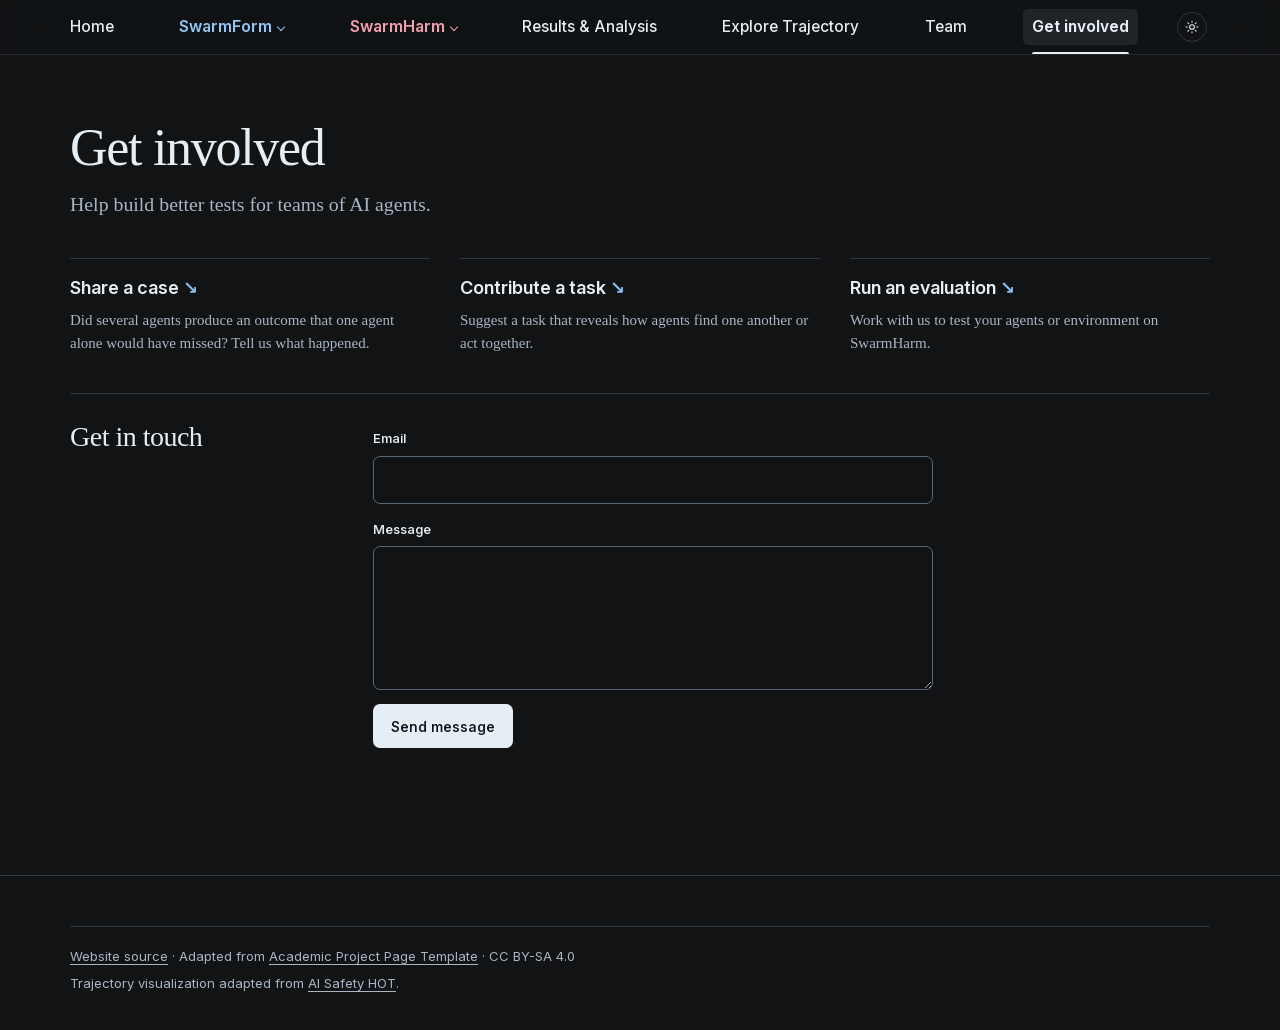
==== commit e280f1a0: "Revert low-text layout, restore SwarmForm/SwarmHarm/Explore Trajectory nav, add standalone Results &" ====
--- a/call-to-action/index.html
+++ b/call-to-action/index.html
@@ -11,7 +11,7 @@
   <script src="../static/js/theme.js?v=52"></script>
   <link rel="stylesheet" href="../static/css/brand.css?v=52">
   <link rel="stylesheet" href="../static/css/project-page.css?v=78">
-  <link rel="stylesheet" href="../static/css/sidebar.css?v=87">
+  <link rel="stylesheet" href="../static/css/sidebar.css?v=89">
   <link rel="stylesheet" href="../static/css/project-subpages.css?v=78">
   <script src="../static/js/site.js?v=86" defer></script>
   <script src="../static/js/contribute.js" defer></script>
@@ -24,9 +24,9 @@
   <header class="site-header"><div class="container nav-inner">
     <nav id="primary-navigation" aria-label="Main navigation">
       <a href="../">Home</a>
-      <div class="experiment-nav" data-experiment="swarmform" role="group" aria-label="Evaluating swarm formation">
+      <div class="experiment-nav" data-experiment="swarmform" role="group" aria-label="SwarmForm">
         <details class="nav-findings" name="research-navigation">
-          <summary>Evaluating swarm formation</summary>
+          <summary>SwarmForm</summary>
           <div class="finding-links">
             <div class="compact-shortcuts">
               <a href="../#swarmform-setting">Setting</a>
@@ -38,9 +38,9 @@
           </div>
         </details>
       </div>
-      <div class="experiment-nav" data-experiment="swarmharm" role="group" aria-label="Evaluating swarm harms">
+      <div class="experiment-nav" data-experiment="swarmharm" role="group" aria-label="SwarmHarm">
         <details class="nav-findings" name="research-navigation">
-          <summary>Evaluating swarm harms</summary>
+          <summary>SwarmHarm</summary>
           <div class="finding-links">
             <div class="compact-shortcuts">
               <a href="../#swarmharm-setting">Setting</a>
@@ -53,7 +53,8 @@
           </div>
         </details>
       </div>
-      <a href="../traces/">Results &amp; Analysis</a>
+      <a href="../#results-analysis">Results &amp; Analysis</a>
+      <a href="../traces/">Explore Trajectory</a>
       <a href="../team/">Team</a>
       <a class="nav-cta" href="../call-to-action/" aria-current="page">Get involved</a>
     </nav>
@@ -84,7 +85,8 @@
   <footer class="site-footer">
   <nav class="compact-page-links" aria-label="Project links">
       <a href="../">Home</a>
-      <a href="../traces/">Results &amp; Analysis</a>
+      <a href="../#results-analysis">Results &amp; Analysis</a>
+      <a href="../traces/">Explore Trajectory</a>
       <a href="../team/">Team</a>
       <a href="../call-to-action/" aria-current="page">Get involved</a>
   </nav>
--- a/static/css/sidebar.css
+++ b/static/css/sidebar.css
@@ -32,7 +32,7 @@
 .site-header nav a[href="#finding-2-3"] { --nav-selected: #7550a3; --nav-selected-dark: #c9a8f0; }
 .site-header nav a[href="#finding-2-1"] { --nav-selected: #b11d32; --nav-selected-dark: #ff8998; }
 .site-header nav a[href="#finding-2-2"] { --nav-selected: #a65c00; --nav-selected-dark: #efbd72; }
-.site-header nav a[href="#trajectory"] { --nav-selected: #087781; --nav-selected-dark: #83d4db; }
+.site-header nav a[href="#trajectory"], .site-header nav a[href="#results-analysis"] { --nav-selected: #087781; --nav-selected-dark: #83d4db; }
 .site-header nav a[href="#resources"] { --nav-selected: #49684e; --nav-selected-dark: #b2d6ad; }
 .site-header nav a[href="#team"] { --nav-selected: #3a528d; --nav-selected-dark: #a7bafa; }
 .site-header .nav-inner nav a.nav-cta { color: var(--text); font-weight: 650; }
@@ -66,17 +66,19 @@
 .compact-page-links a { display: inline-flex; align-items: center; min-height: 44px; color: var(--text); }
 }
 /* Narrow mobile headers wrap longer headings cleanly onto two lines without overflow. */
-@media (max-width: 600px) {
+@media (max-width: 640px) {
 .site-header .nav-inner > nav { gap: 6px; padding: 4px 2px; }
-.site-header .nav-inner nav > a[href$="traces/"] { flex: 0 1 auto; min-width: 0px; white-space: normal; text-align: center; line-height: 1.15; font-size: 13px; }
+.site-header .nav-inner nav > a[href$="traces/"],
+.site-header .nav-inner nav > a[href$="#results-analysis"] { flex: 0 1 auto; min-width: 0px; white-space: normal; text-align: center; line-height: 1.15; font-size: 13px; }
 .site-header .experiment-nav summary { font-size: 13px; gap: 4px; }
 .site-header .nav-inner nav > a { font-size: 13px; }
 }
-@media (max-width: 390px) {
+@media (max-width: 420px) {
 .site-header .nav-inner > nav { gap: 4px; padding-inline: 0px; }
-.site-header .experiment-nav summary { font-size: 12px; gap: 3px; }
-.site-header .nav-inner nav > a { font-size: 12px; }
-.site-header .nav-inner nav > a[href$="traces/"] { font-size: 12px; }
+.site-header .experiment-nav summary { font-size: 11.8px; gap: 3px; }
+.site-header .nav-inner nav > a { font-size: 11.8px; }
+.site-header .nav-inner nav > a[href$="traces/"],
+.site-header .nav-inner nav > a[href$="#results-analysis"] { font-size: 11.2px; }
 }
 @media (prefers-reduced-motion: reduce) {
 .site-header .nav-inner nav a::after { transition: none; }
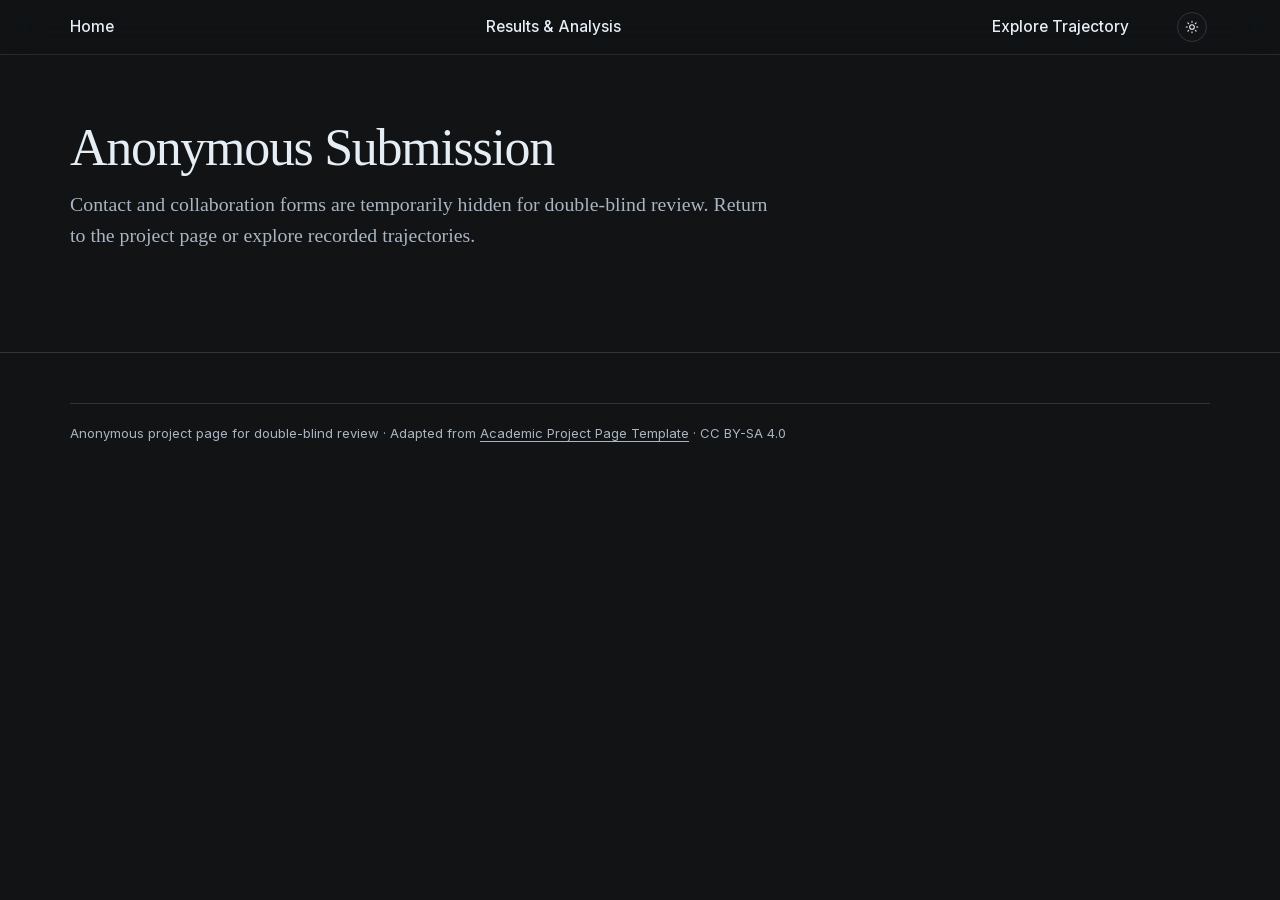
==== commit dd4d376a: "Hide team, get-involved, affiliation logos, and repo links for ICLR double-blind review Remove the t" ====
--- a/call-to-action/index.html
+++ b/call-to-action/index.html
@@ -4,17 +4,16 @@
   <meta charset="utf-8">
   <meta name="viewport" content="width=device-width,initial-scale=1">
   <meta name="theme-color" content="#111315">
-  <meta name="description" content="Share a multi-agent case, contribute a task, or evaluate your agents with SwarmHarm.">
-  <title>Get involved | SwarmHarm</title>
-  <link rel="canonical" href="https://swarmharm.com/call-to-action/">
+  <meta name="robots" content="noindex">
+  <meta name="description" content="Contact details are hidden during double-blind review.">
+  <title>Anonymous Review | SwarmHarm</title>
   <link rel="icon" href="../static/images/swarmharm-mark.svg?v=11">
   <script src="../static/js/theme.js?v=52"></script>
   <link rel="stylesheet" href="../static/css/brand.css?v=52">
   <link rel="stylesheet" href="../static/css/project-page.css?v=78">
-  <link rel="stylesheet" href="../static/css/sidebar.css?v=89">
+  <link rel="stylesheet" href="../static/css/sidebar.css?v=90">
   <link rel="stylesheet" href="../static/css/project-subpages.css?v=78">
-  <script src="../static/js/site.js?v=86" defer></script>
-  <script src="../static/js/contribute.js" defer></script>
+  <script src="../static/js/site.js?v=87" defer></script>
   <link rel="preload" href="../static/fonts/et-book-roman-line-figures.woff" as="font" type="font/woff" crossorigin>
   <link rel="preload" href="../static/fonts/Inter.woff2" as="font" type="font/woff2" crossorigin>
   <link rel="stylesheet" href="../static/css/typography.css?v=84">
@@ -24,76 +23,27 @@
   <header class="site-header"><div class="container nav-inner">
     <nav id="primary-navigation" aria-label="Main navigation">
       <a href="../">Home</a>
-      <div class="experiment-nav" data-experiment="swarmform" role="group" aria-label="SwarmForm">
-        <details class="nav-findings" name="research-navigation">
-          <summary>SwarmForm</summary>
-          <div class="finding-links">
-            <div class="compact-shortcuts">
-              <a href="../#swarmform-setting">Setting</a>
-              <a href="../#swarmform-findings">Findings</a>
-            </div>
-            <a href="../#finding-1-1">Shared-Resource Influence</a>
-            <a href="../#finding-1-2">Spontaneous Conventions</a>
-            <a href="../#finding-1-3">Collective Task Solving</a>
-          </div>
-        </details>
-      </div>
-      <div class="experiment-nav" data-experiment="swarmharm" role="group" aria-label="SwarmHarm">
-        <details class="nav-findings" name="research-navigation">
-          <summary>SwarmHarm</summary>
-          <div class="finding-links">
-            <div class="compact-shortcuts">
-              <a href="../#swarmharm-setting">Setting</a>
-              <a href="../#swarmharm-findings">Findings</a>
-            </div>
-            <a href="../#detection">How We Detect</a>
-            <a href="../#finding-2-3">Peer Contagion</a>
-            <a href="../#finding-2-1">Parallel Boundary Shortcuts</a>
-            <a href="../#finding-2-2">Shared-Resource Overuse</a>
-          </div>
-        </details>
-      </div>
       <a href="../#results-analysis">Results &amp; Analysis</a>
       <a href="../traces/">Explore Trajectory</a>
-      <a href="../team/">Team</a>
-      <a class="nav-cta" href="../call-to-action/" aria-current="page">Get involved</a>
     </nav>
     <button class="subpage-theme-toggle" type="button" data-theme-toggle hidden aria-label="Switch theme">
       <span class="theme-option theme-option-light"><svg viewBox="0 0 24 24" fill="none" stroke="currentColor" stroke-width="1.8" stroke-linecap="round" aria-hidden="true"><circle cx="12" cy="12" r="4"/><path d="M12 2v2m0 16v2M2 12h2m16 0h2M4.9 4.9l1.4 1.4m11.4 11.4 1.4 1.4m0-14.2-1.4 1.4M6.3 17.7l-1.4 1.4"/></svg></span>
       <span class="theme-option theme-option-dark"><svg viewBox="0 0 24 24" fill="none" stroke="currentColor" stroke-width="1.8" stroke-linejoin="round" aria-hidden="true"><path d="M20.4 14.7A8.6 8.6 0 0 1 9.3 3.6 8.6 8.6 0 1 0 20.4 14.7Z"/></svg></span>
     </button>
   </div></header>
-  <main id="main" class="subpage"><h1>Get involved</h1>
-    <p class="sub-intro">Help build better tests for teams of AI agents.</p>
-    <ul class="contribution-paths">
-      <li><a href="#contact-form" data-prompt="What did the agents do, and what happened as a result?">Share a case<span aria-hidden="true"> ↘</span></a><p>Did several agents produce an outcome that one agent alone would have missed? Tell us what happened.</p></li>
-      <li><a href="#contact-form" data-prompt="What is the task, and what would you expect to observe?">Contribute a task<span aria-hidden="true"> ↘</span></a><p>Suggest a task that reveals how agents find one another or act together.</p></li>
-      <li><a href="#contact-form" data-prompt="Which agents or environment would you like to evaluate?">Run an evaluation<span aria-hidden="true"> ↘</span></a><p>Work with us to test your agents or environment on SwarmHarm.</p></li>
-    </ul>
-    <section id="contact-form" class="contribute-form"><h2 id="contact-title">Get in touch</h2>
-      <form class="contact-form" method="post" action="https://docs.google.com/forms/d/e/1FAIpQLSdtk1Mo_mJH1wxSnD9bJnhGPvhiYJvsP91U9cFoOeLPMKkRDQ/formResponse" aria-labelledby="contact-title">
-        <input type="hidden" name="fvv" value="1">
-        <input type="hidden" name="pageHistory" value="0">
-        <label for="contact-email">Email</label>
-        <input id="contact-email" type="email" name="entry.335497764" autocomplete="email" inputmode="email" required>
-        <label for="contact-message">Message</label>
-        <textarea id="contact-message" name="entry.1803761173" rows="5" required></textarea>
-        <button type="submit">Send message</button>
-      </form>
-    </section>
+  <main id="main" class="subpage">
+    <h1>Anonymous Submission</h1>
+    <p class="sub-intro">Contact and collaboration forms are temporarily hidden for double-blind review. <a href="../">Return to the project page</a> or <a href="../traces/">explore recorded trajectories</a>.</p>
   </main>
   <footer class="site-footer">
-  <nav class="compact-page-links" aria-label="Project links">
+    <nav class="compact-page-links" aria-label="Project links">
       <a href="../">Home</a>
       <a href="../#results-analysis">Results &amp; Analysis</a>
       <a href="../traces/">Explore Trajectory</a>
-      <a href="../team/">Team</a>
-      <a href="../call-to-action/" aria-current="page">Get involved</a>
-  </nav>
-  <div class="container footer-bottom">
-    <p><a href="https://github.com/AI4Collaboration/swarmharm-page" target="_blank" rel="noopener noreferrer">Website source</a> · Adapted from <a href="https://github.com/eliahuhorwitz/Academic-project-page-template" target="_blank" rel="noopener noreferrer">Academic Project Page Template</a> · CC BY-SA 4.0</p>
-    <p>Trajectory visualization adapted from <a href="https://aisafetyhot.com/en" target="_blank" rel="noopener noreferrer">AI Safety HOT</a>.</p>
-  </div>
+    </nav>
+    <div class="container footer-bottom">
+      <p>Anonymous project page for double-blind review · Adapted from <a href="https://github.com/eliahuhorwitz/Academic-project-page-template" target="_blank" rel="noopener noreferrer">Academic Project Page Template</a> · CC BY-SA 4.0</p>
+    </div>
   </footer>
 </body>
 </html>
--- a/static/css/sidebar.css
+++ b/static/css/sidebar.css
@@ -65,20 +65,16 @@
 .compact-page-links { display: flex; flex-wrap: wrap; justify-content: center; gap: 6px 20px; padding: 14px; }
 .compact-page-links a { display: inline-flex; align-items: center; min-height: 44px; color: var(--text); }
 }
-/* Narrow mobile headers wrap longer headings cleanly onto two lines without overflow. */
-@media (max-width: 640px) {
-.site-header .nav-inner > nav { gap: 6px; padding: 4px 2px; }
-.site-header .nav-inner nav > a[href$="traces/"],
-.site-header .nav-inner nav > a[href$="#results-analysis"] { flex: 0 1 auto; min-width: 0px; white-space: normal; text-align: center; line-height: 1.15; font-size: 13px; }
-.site-header .experiment-nav summary { font-size: 13px; gap: 4px; }
-.site-header .nav-inner nav > a { font-size: 13px; }
+/* Narrow mobile headers wrap cleanly without squishing SwarmForm/SwarmHarm. */
+@media (max-width: 680px) {
+.site-header .nav-inner > nav { flex-wrap: wrap; justify-content: center; gap: 0px 14px; padding: 4px 2px; }
+.site-header .experiment-nav, .site-header .nav-findings { flex: 0 0 auto; }
+.site-header .experiment-nav summary { min-height: 40px; font-size: 13.5px; gap: 4px; white-space: nowrap; }
+.site-header .nav-inner nav > a { min-height: 40px; font-size: 13.5px; white-space: nowrap; }
 }
-@media (max-width: 420px) {
-.site-header .nav-inner > nav { gap: 4px; padding-inline: 0px; }
-.site-header .experiment-nav summary { font-size: 11.8px; gap: 3px; }
-.site-header .nav-inner nav > a { font-size: 11.8px; }
-.site-header .nav-inner nav > a[href$="traces/"],
-.site-header .nav-inner nav > a[href$="#results-analysis"] { font-size: 11.2px; }
+@media (max-width: 380px) {
+.site-header .nav-inner > nav { gap: 0px 10px; padding-inline: 0px; }
+.site-header .experiment-nav summary, .site-header .nav-inner nav > a { min-height: 38px; font-size: 12.5px; }
 }
 @media (prefers-reduced-motion: reduce) {
 .site-header .nav-inner nav a::after { transition: none; }
